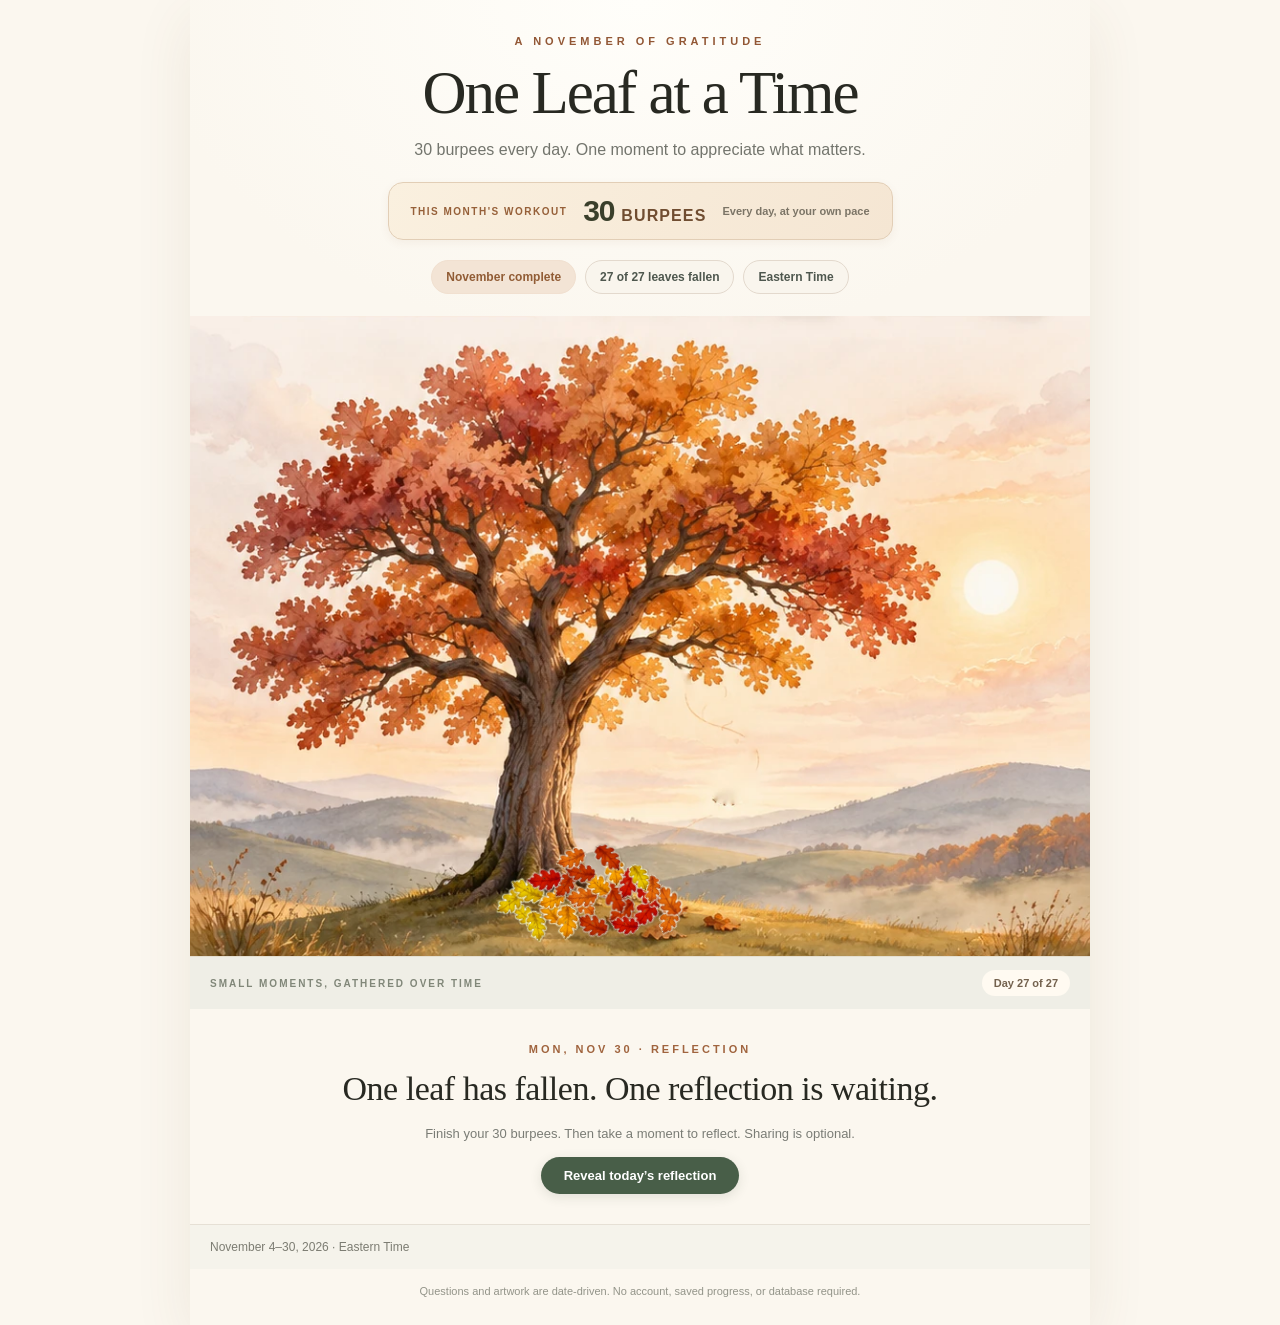
==== gratitude.html @ 777c0c8d "Add AMPED monthly challenges" ====
<!doctype html>
<html lang="en"><head><meta charset="utf-8"><meta name="viewport" content="width=device-width, initial-scale=1, viewport-fit=cover">
<meta name="theme-color" content="#fbf7ef"><title>One Leaf at a Time · November Gratitude Challenge</title>
<style>
:root{--paper:#fbf7ef;--ink:#282922;--secondary:#73756d;--brown:#946040;--deep:#455c48;--stroke:#e8ded2}*{box-sizing:border-box}
html{background:var(--paper)}body{margin:0;color:var(--ink);font-family:-apple-system,BlinkMacSystemFont,"Segoe UI",Arial,sans-serif;-webkit-font-smoothing:antialiased}button,input{font:inherit}button{cursor:pointer}button:focus-visible,input:focus-visible{outline:3px solid #c58b52;outline-offset:3px}
.page{max-width:900px;margin:auto;background:var(--paper);min-height:100dvh;box-shadow:0 18px 56px #6d533017}
header{text-align:center;padding:35px 17px 22px;background:radial-gradient(ellipse at center top,#fffefa 0,var(--paper) 77%)}
.eyebrow{text-transform:uppercase;letter-spacing:4px;color:#925735;font-weight:800;font-size:11px}
h1{font-family:Georgia,"Times New Roman",serif;font-size:clamp(35px,6vw,61px);font-weight:400;letter-spacing:-2px;line-height:1.08;margin:13px 0 11px}
.subhead{font-size:clamp(13px,1.7vw,16px);line-height:1.6;color:var(--secondary);margin:0}
.status{display:flex;flex-wrap:wrap;justify-content:center;gap:9px;margin-top:20px}.pill{border:1px solid #e3d9cd;color:#4e574e;border-radius:100px;background:#f9f5ed;padding:9px 14px;font-size:12px;font-weight:700;white-space:nowrap}.pill.warm{background:#f3e4d5;color:#915c35;border-color:#f1e0d0}
.scene{width:100%;height:clamp(320px,69vw,640px);position:relative;overflow:hidden;background:linear-gradient(130deg,#fae9d6,#efe2c8);isolation:isolate}
.scene img,.scene svg{position:absolute;inset:0;display:block;width:100%;height:100%}.scene img{object-fit:cover;object-position:center}.scene svg{overflow:visible;pointer-events:none;filter:drop-shadow(0 1px 1px #402d1c11)}
.leaf-group{filter:drop-shadow(1px 2px 1px #553b2535)}#pile polygon{stroke-linejoin:round}#flying-leaf{pointer-events:none}
.scene-caption{padding:13px 20px;background:#efeee6;border-top:1px solid #e5dfd1;display:flex;align-items:center;gap:10px;justify-content:space-between}.scene-caption span:first-child{font-weight:700;font-size:10px;color:#818779;letter-spacing:2px;text-transform:uppercase}.scene-caption .aside{border-radius:100px;padding:7px 12px;background:#fffaf1;font-size:11px;font-weight:700;color:#73614d}
.reflection{text-align:center;padding:34px 22px 30px;min-height:208px;display:flex;flex-direction:column;gap:12px;align-items:center;justify-content:center}.reflection-kicker{font-size:11px;letter-spacing:3px;text-transform:uppercase;font-weight:800;color:#a0643e}.reflection h2{font-family:Georgia,"Times New Roman",serif;font-size:clamp(22px,3.9vw,34px);font-weight:400;line-height:1.32;letter-spacing:-.5px;max-width:730px;margin:0}.reflection p{max-width:590px;margin:0;color:#7a7c75;font-size:13px;line-height:1.6}
.reveal{border:0;color:white;background:#485e48;border-radius:100px;padding:11px 23px;font-size:13px;font-weight:750;box-shadow:0 3px 12px #30403120}.reveal:hover{background:#354b37}.reveal[hidden]{display:none}
.toolbar{background:#f5f3eb;padding:15px 20px;display:flex;align-items:center;justify-content:space-between;gap:12px;flex-wrap:wrap;border-top:1px solid #e6e0d5}.toolbar .when{color:#7c7c72;font-size:12px}



footer{font-size:11px;line-height:1.6;color:#939489;text-align:center;padding:14px 22px 24px}
.static-note{padding:11px 16px;text-align:center;color:#8a674c;font-size:12px;background:#fff3dd}html.js-ready .static-note{display:none}
@media(max-width:540px){header{padding:29px 12px 18px}.eyebrow{font-size:10px;letter-spacing:3px}h1{font-size:39px}.pill{font-size:10px;padding:7px 10px}.status{gap:6px;margin-top:16px}.scene{height:340px}.scene-caption{padding:10px 12px}.scene-caption span:first-child{font-size:9px;letter-spacing:1.25px}.scene-caption .aside{font-size:10px}.reflection{padding:29px 20px;min-height:195px}.reflection h2{font-size:25px}.toolbar{padding:12px}}


.workout-focus{display:flex;align-items:center;justify-content:center;flex-wrap:wrap;gap:9px 16px;margin:20px auto 2px;padding:13px 15px;max-width:505px;border:1px solid #e2ceb6;border-radius:15px;background:linear-gradient(120deg,#faf0df,#f5e6d3);box-shadow:0 3px 10px #7f523210}
.workout-label{font-size:10px;font-weight:800;letter-spacing:1.5px;color:#966039}
.workout-number{font-size:30px;font-weight:900;letter-spacing:-1.2px;line-height:1;color:#3a3f2b;white-space:nowrap}
.workout-number span{font-size:16px;letter-spacing:1.1px;color:#704d31}
.workout-desc{font-size:11px;font-weight:650;color:#7b7466}
@media(max-width:540px){.workout-focus{gap:7px 12px;padding:11px 10px;margin-top:16px}.workout-number{font-size:26px}.workout-number span{font-size:14px}}
</style></head>
<body><main class="page">
<header><div class="eyebrow">A November of Gratitude</div><h1>One Leaf at a Time</h1><p class="subhead">30 burpees every day. One moment to appreciate what matters.</p>
<div class="workout-focus" aria-label="This month's workout: 30 burpees every day"><span class="workout-label">THIS MONTH'S WORKOUT</span><div class="workout-number">30 <span>BURPEES</span></div><span class="workout-desc">Every day, at your own pace</span></div>
<div class="status"><span class="pill warm" id="day-status">Begins Wednesday, Nov 4</span><span class="pill" id="leaf-status">0 of 27 leaves fallen</span><span class="pill" id="zone-status">Eastern Time</span></div></header>
<section class="scene" aria-label="Full autumn tree; one leaf falls each day and joins a growing pile">
 <img id="tree" src="[data-uri]" alt="Watercolor autumn oak tree in a glowing landscape" draggable="false">
 <svg id="overlay" viewBox="0 0 941 675" preserveAspectRatio="xMidYMid slice" aria-hidden="true"><ellipse id="pile-shadow" cx="416" cy="638" rx="0" ry="0" fill="#4c3a20" opacity=".22"/><g id="pile"></g><g id="flying-leaf"></g></svg>
</section>
<div class="scene-caption"><span>Small moments, gathered over time</span><span class="aside" id="scene-caption">One leaf falls each day</span></div>
<section class="reflection" aria-live="polite"><div class="reflection-kicker" id="question-label">November gratitude</div><h2 id="question">A new reflection begins Wednesday, November 4.</h2><p id="question-sub">Take a moment for yourself. Sharing is always optional.</p><button id="reveal" class="reveal" type="button" hidden>Reveal today’s reflection</button></section>
<div class="toolbar"><span class="when">November 4–30, 2026 · Eastern Time</span></div>
<div class="static-note">Open this page in Safari or Chrome to view the daily falling leaf and reflection.</div>
<footer>Questions and artwork are date-driven. No account, saved progress, or database required.</footer>
</main>
<script>
(function(){'use strict';
 const N=27, START=Date.UTC(2026,10,4),DAY_MS=86400000,NS='http://www.w3.org/2000/svg';
 const LEAF_ASSETS=['[data-uri]','[data-uri]','[data-uri]','[data-uri]','[data-uri]'];
 const QUESTIONS=[
 'What is one small thing you tend to take for granted?',
 'Who helped shape the person you are today?',
 'What is one thing your body lets you do that you appreciate?',
 'What difficult experience taught you something valuable?',
 'Who deserves a thank-you you have not given yet?',
 'What do you have today that you once wished for?',
 'One year of burpees: what has showing up consistently taught you about yourself?',
 'Who can make you laugh on a difficult day?',
 'What ordinary moment would you miss if it disappeared?',
 'When did someone show up for you when you needed it?',
 'What memory still makes you smile?',
 'What act of kindness have you received recently?',
 'What have you learned from someone who saw things differently?',
 'Who believed in you before you believed in yourself?',
 'What part of your daily life do you hope never to take for granted?',
 'What challenge are you now glad you faced?',
 'Who makes an ordinary day better?',
 'What skill or ability are you grateful you developed?',
 'What have you come to appreciate more with age?',
 'What meaningful gift have you received that cost nothing?',
 'What lesson did you learn from a mistake?',
 'When have you felt truly supported by someone?',
 'This Thanksgiving, who or what are you especially thankful for, and why?',
 'What place brings you a sense of peace?',
 'What opportunity changed your life in a positive way?',
 'What could you do today to brighten someone else’s day?',
 'What will you carry forward from this month of gratitude?'
 ];
 const SPOTS=[[100,245],[305,70],[620,188],[500,110],[200,180],[720,225],[330,285],[565,333],[170,318],[445,205],[290,170],[600,80],[750,295],[230,355],[410,105],[550,245],[315,350],[140,138],[660,320],[390,265],[492,320],[225,80],[610,265],[350,195],[120,365],[515,60],[370,360]];
 const LANDINGS=[[410,620],[451,623],[380,624],[476,623],[352,628],[499,632],[423,638],[392,635],[456,638],[360,640],[411,608],[441,611],[379,611],[478,610],[335,613],[503,614],[391,596],[428,596],[457,594],[355,602],[481,601],[410,583],[441,581],[372,590],[468,590],[399,568],[435,570]];
 const COLORS=['#c37332','#bd5831','#e3a344','#b25036','#e0a147','#a95735','#bf6634','#d48636','#b35331','#cf7c36','#b04d31','#d59a47','#c05c32','#d99b3f','#bd6234','#d78d3a','#ac5732','#df9c45','#b35437','#ca7531','#c58a40','#ba6038','#e1a74d','#ac4f32','#d08b3e','#b25931','#d99c45'];
 const LEAF='M0 -28 C-4 -23 -9 -23 -7 -16 C-15 -21 -20 -15 -17 -8 C-25 -8 -25 -1 -18 4 C-24 12 -17 16 -10 12 C-13 22 -5 23 0 18 C5 23 13 22 10 12 C17 16 24 12 18 4 C25 -1 25 -8 17 -8 C20 -15 15 -21 7 -16 C9 -23 4 -23 0 -28Z';
 const el=id=>document.getElementById(id);const svg=(tag,attrs,parent)=>{const x=document.createElementNS(NS,tag);for(const [k,v] of Object.entries(attrs||{}))x.setAttribute(k,String(v));if(parent)parent.appendChild(x);return x;};
 let active=0,frame=null,hasLanded=true,lastDate='';
 const prefersReduced=window.matchMedia && window.matchMedia('(prefers-reduced-motion:reduce)').matches;
 function dayCount(iso){const a=iso.split('-').map(Number);return Math.floor((Date.UTC(a[0],a[1]-1,a[2])-START)/DAY_MS)+1;}
 function eastDate(){const parts=new Intl.DateTimeFormat('en-US',{timeZone:'America/New_York',year:'numeric',month:'2-digit',day:'2-digit'}).formatToParts(new Date());const o={};parts.forEach(p=>o[p.type]=p.value);return `${o.year}-${o.month}-${o.day}`;}
 function liveDay(){return Math.min(N,Math.max(0,dayCount(eastDate())));}
 function dateText(n){if(!n)return 'Before Nov 4';return new Intl.DateTimeFormat('en-US',{timeZone:'UTC',month:'short',day:'numeric',weekday:'short'}).format(new Date(START+(n-1)*DAY_MS));}
 function leafNode(parent,x,y,scale,color,angle,hot=false){const g=svg('g',{transform:`translate(${x} ${y}) rotate(${angle}) scale(${scale})`,class:'leaf-group'},parent);
 const index=Math.max(0,COLORS.indexOf(color))%LEAF_ASSETS.length;
 if(hot){svg('ellipse',{cx:0,cy:0,rx:27,ry:21,fill:'#f4d985',opacity:'.16'},g);}
 svg('image',{href:LEAF_ASSETS[index],x:-32,y:-26,width:64,height:52,preserveAspectRatio:'xMidYMid meet'},g);
 return g;}
 function pile(n){const g=el('pile');g.replaceChildren();el('pile-shadow').setAttribute('rx',n?49+Math.min(95,n*4.7):0);el('pile-shadow').setAttribute('ry',n?5+Math.min(12,n*.45):0);
 for(let i=0;i<n;i++){const [x,y]=LANDINGS[i],s=.64+(i%4)*.045,rot=((i*97)%210)-105;leafNode(g,x,y,s,COLORS[i],rot,false);}
 }
 function cancel(){if(frame!==null){cancelAnimationFrame(frame);frame=null;}}
 function content(day){
 el('day-status').textContent=day===0?'Begins Wednesday, Nov 4':dayCount(eastDate())>N?'November complete':`Day ${day} of 27`;
 el('leaf-status').textContent=`${day} of 27 leaves fallen`;
 el('zone-status').textContent='Eastern Time';

 el('question-label').textContent=day===0?'November gratitude':day===7?'November 10 · one year':day===23?'Thanksgiving · November 26':`${dateText(day)} · reflection`;
 el('question').textContent=day===0?'A new reflection begins Wednesday, November 4.':'One leaf has fallen. One reflection is waiting.';
 el('question-sub').textContent=day===0?'Take a moment for yourself. Sharing is always optional.':'Finish your 30 burpees. Then take a moment to reflect. Sharing is optional.';
 el('reveal').hidden=day===0;el('reveal').textContent='Reveal today’s reflection';
 el('scene-caption').textContent=day===0?'The tree is ready':`Day ${day} of 27`;
 }
 function render(day,animate=false){cancel();active=day;hasLanded=!animate||day===0;content(day);
 el('flying-leaf').replaceChildren();
 if(!animate||!day){pile(day);return;}
 pile(day-1);el('reveal').hidden=true;el('question-label').textContent='Watch today’s leaf';el('question').textContent='One leaf, one day, one moment to reflect.';el('question-sub').textContent='Watch it drift and settle into the growing pile.';
 el('leaf-status').textContent=`${day-1} of 27 leaves fallen`;
 const [sx,sy]=SPOTS[day-1],[ex,ey]=LANDINGS[day-1],fly=svg('g',{},el('flying-leaf'));const shape=leafNode(fly,0,0,1.00,COLORS[day-1],0);const p=day%2===0?1:-1;
 const motionDur=prefersReduced?70:7200;
 let started=null;
 function tick(ms){if(started===null)started=ms;const t=Math.min(1,(ms-started)/motionDur);
 const ease=t*t*(3-2*t),stall=(t<.16?Math.sin((t/.16)*Math.PI)*.035:0);
 const progress=Math.max(0,Math.min(1,ease-stall));
 const cross=Math.sin(Math.PI*t)*(44*Math.sin(t*Math.PI*3.4+p*.7)+25*Math.sin(t*Math.PI*5.5+day));
 const x=sx+(ex-sx)*progress+cross, y=sy+(ey-sy)*progress+10*Math.sin(t*Math.PI*2.4)*Math.sin(Math.PI*t);
 const rot=26*Math.sin(t*Math.PI*5+p*.8)+9*Math.sin(t*Math.PI*8)+((day*31)%72-36)*ease;
 const flat=1-.58*Math.abs(Math.sin(t*Math.PI*3))*Math.sin(Math.PI*t);
 const scale=1.04-.22*ease;
 fly.setAttribute('transform',`translate(${x.toFixed(1)} ${y.toFixed(1)}) rotate(${rot.toFixed(1)}) scale(${scale.toFixed(3)})`);
 shape.setAttribute('transform',`scale(${flat.toFixed(3)} 1)`);
 if(t<1){frame=requestAnimationFrame(tick);return;}
 frame=null;hasLanded=true;el('flying-leaf').replaceChildren();pile(day);
 el('leaf-status').textContent=`${day} of 27 leaves fallen`;
 el('question-label').textContent=day===7?'November 10 · one year':day===23?'Thanksgiving · November 26':`${dateText(day)} · reflection`;
 el('question').textContent='Today’s leaf has landed. What will you reflect on?';el('question-sub').textContent='Tap the button to discover today’s question.';el('reveal').hidden=false;
 }
 frame=requestAnimationFrame(tick);
 }
 function reveal(){if(active<1||!hasLanded)return;el('question-label').textContent=active===7?'November 10 · one-year anniversary':active===23?'Thanksgiving · November 26':`${dateText(active)} · reflection`;
 el('question').textContent=QUESTIONS[active-1];el('question-sub').textContent='You can keep your answer private or share it with the group.';el('reveal').hidden=true;pile(active);}
 el('reveal').addEventListener('click',reveal);
 // Clicking the leaf pile is an alternative to the reveal button after the fall.
 el('overlay').style.pointerEvents='auto';el('overlay').addEventListener('click',e=>{if(active>0&&hasLanded){const r=el('overlay').getBoundingClientRect();const sx=941/r.width,sy=675/r.height;const px=(e.clientX-r.left)*sx,py=(e.clientY-r.top)*sy;if(px>300&&px<570&&py>540&&py<675)reveal();}});
 document.documentElement.classList.add('js-ready');lastDate=eastDate();render(liveDay(),liveDay()>0&&dayCount(eastDate())<=N);
 function checkDate(){const d=eastDate();if(lastDate!==d){lastDate=d;render(liveDay(),liveDay()>0&&dayCount(d)<=N);}}
 document.addEventListener('visibilitychange',()=>{if(!document.hidden)checkDate();});setInterval(checkDate,60000);
})();
</script>
<style>
/* Applied only when One Leaf at a Time runs inside Name WOD. */
html.in-name-wod .page { max-width: 100%; min-height: 0; box-shadow: none; }
html.in-name-wod header { padding-top: 24px; }
html.in-name-wod footer { padding-bottom: 22px; }
html.in-name-wod .scene { height: clamp(310px, 66vw, 570px); }
@media (max-width: 540px) { html.in-name-wod .scene { height: 340px; } }
</style>
<script>
(function(){
  if (window.parent === window) return;
  document.documentElement.classList.add('in-name-wod');
  let previousHeight = -1;
  function reportHeight() {
    var height = Math.ceil(document.querySelector('.page').getBoundingClientRect().height);
    if (height === previousHeight) return;
    previousHeight = height;
    window.parent.postMessage({ type: 'name-wod-gratitude-height', height: height }, '*');
  }
  window.addEventListener('load', reportHeight);
  if ('ResizeObserver' in window) new ResizeObserver(reportHeight).observe(document.querySelector('.page'));
  document.addEventListener('click', function(){ requestAnimationFrame(reportHeight); });
  setInterval(reportHeight, 1500);
  reportHeight();
})();
</script>
</body></html>
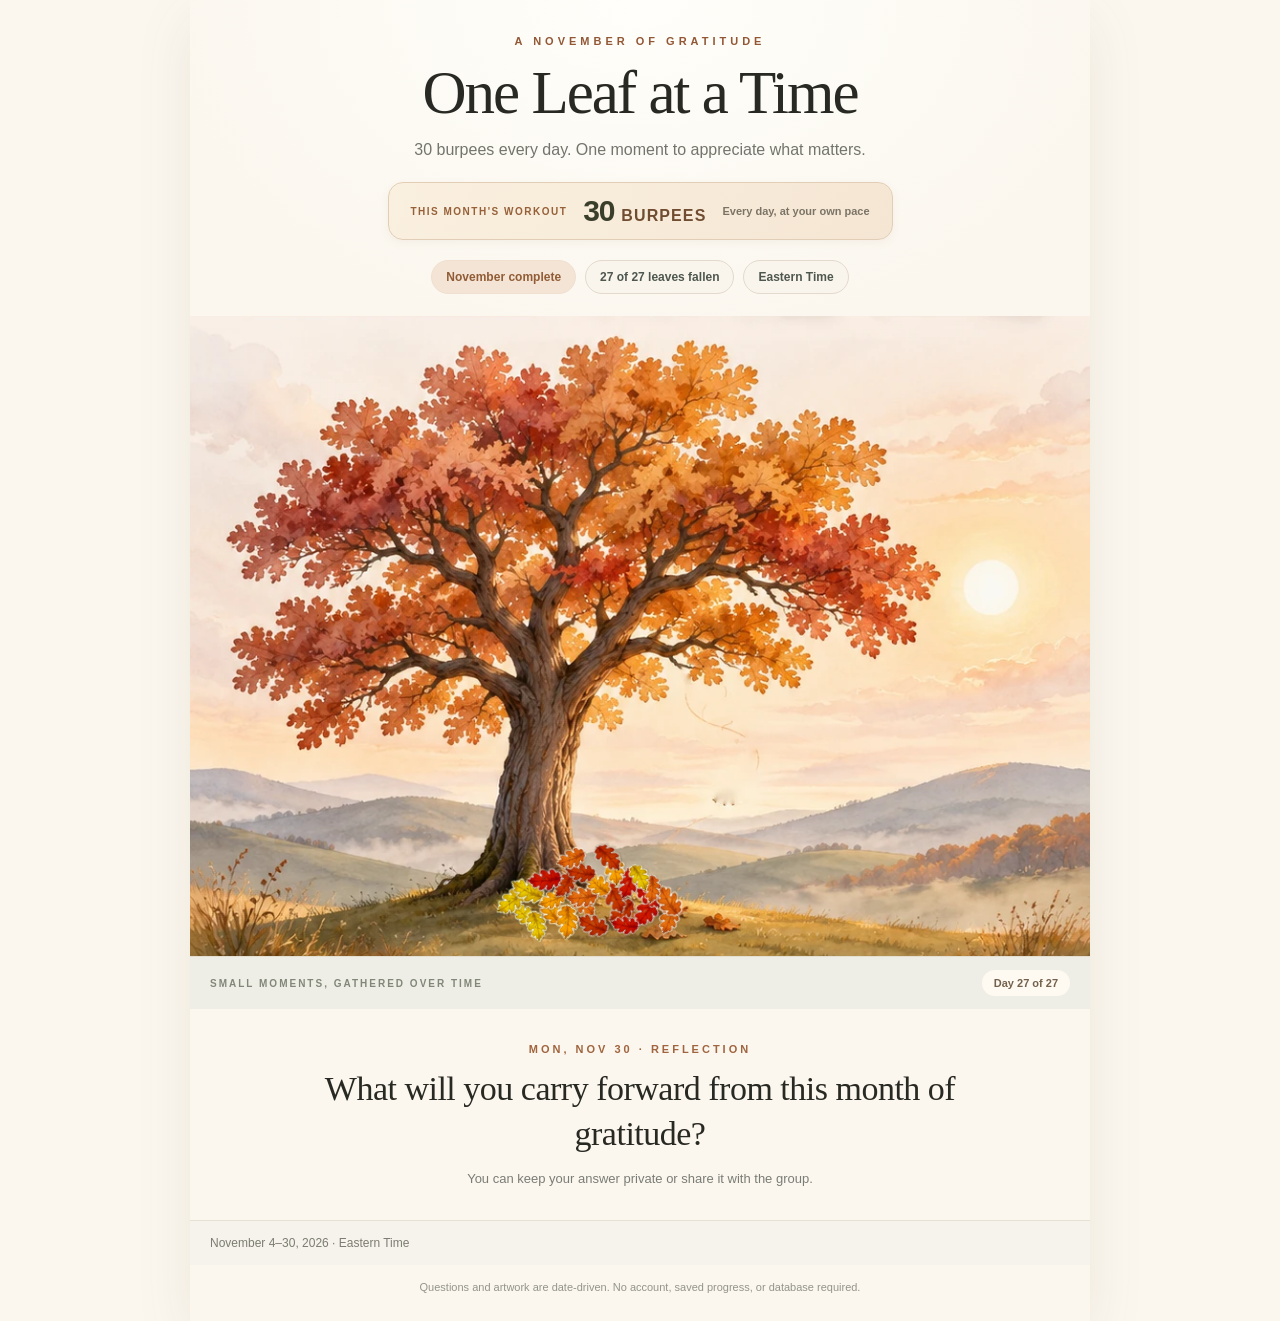
==== commit 49433ddb: "Add November AMPED challenge and automatic updates" ====
--- a/gratitude.html
+++ b/gratitude.html
@@ -41,7 +41,7 @@
  <svg id="overlay" viewBox="0 0 941 675" preserveAspectRatio="xMidYMid slice" aria-hidden="true"><ellipse id="pile-shadow" cx="416" cy="638" rx="0" ry="0" fill="#4c3a20" opacity=".22"/><g id="pile"></g><g id="flying-leaf"></g></svg>
 </section>
 <div class="scene-caption"><span>Small moments, gathered over time</span><span class="aside" id="scene-caption">One leaf falls each day</span></div>
-<section class="reflection" aria-live="polite"><div class="reflection-kicker" id="question-label">November gratitude</div><h2 id="question">A new reflection begins Wednesday, November 4.</h2><p id="question-sub">Take a moment for yourself. Sharing is always optional.</p><button id="reveal" class="reveal" type="button" hidden>Reveal today’s reflection</button></section>
+<section class="reflection" aria-live="polite"><div class="reflection-kicker" id="question-label">November gratitude</div><h2 id="question">A new reflection begins Wednesday, November 4.</h2><p id="question-sub">Take a moment for yourself. Sharing is always optional.</p><button id="early-trigger" class="reveal" type="button" hidden>Drop today’s leaf</button></section>
 <div class="toolbar"><span class="when">November 4–30, 2026 · Eastern Time</span></div>
 <div class="static-note">Open this page in Safari or Chrome to view the daily falling leaf and reflection.</div>
 <footer>Questions and artwork are date-driven. No account, saved progress, or database required.</footer>
@@ -49,6 +49,8 @@
 <script>
 (function(){'use strict';
  const N=27, START=Date.UTC(2026,10,4),DAY_MS=86400000,NS='http://www.w3.org/2000/svg';
+ const EARLY_DATE='2026-11-03';
+ const EARLY_QUESTION='Who or what made your day a little better?';
  const LEAF_ASSETS=['[data-uri]','[data-uri]','[data-uri]','[data-uri]','[data-uri]'];
  const QUESTIONS=[
  'What is one small thing you tend to take for granted?',
@@ -88,7 +90,7 @@
  const prefersReduced=window.matchMedia && window.matchMedia('(prefers-reduced-motion:reduce)').matches;
  function dayCount(iso){const a=iso.split('-').map(Number);return Math.floor((Date.UTC(a[0],a[1]-1,a[2])-START)/DAY_MS)+1;}
  function eastDate(){const parts=new Intl.DateTimeFormat('en-US',{timeZone:'America/New_York',year:'numeric',month:'2-digit',day:'2-digit'}).formatToParts(new Date());const o={};parts.forEach(p=>o[p.type]=p.value);return `${o.year}-${o.month}-${o.day}`;}
- function liveDay(){return Math.min(N,Math.max(0,dayCount(eastDate())));}
+ function liveDay(){return eastDate()===EARLY_DATE?-1:Math.min(N,Math.max(0,dayCount(eastDate())));}
  function dateText(n){if(!n)return 'Before Nov 4';return new Intl.DateTimeFormat('en-US',{timeZone:'UTC',month:'short',day:'numeric',weekday:'short'}).format(new Date(START+(n-1)*DAY_MS));}
  function leafNode(parent,x,y,scale,color,angle,hot=false){const g=svg('g',{transform:`translate(${x} ${y}) rotate(${angle}) scale(${scale})`,class:'leaf-group'},parent);
  const index=Math.max(0,COLORS.indexOf(color))%LEAF_ASSETS.length;
@@ -100,47 +102,70 @@
  }
  function cancel(){if(frame!==null){cancelAnimationFrame(frame);frame=null;}}
  function content(day){
- el('day-status').textContent=day===0?'Begins Wednesday, Nov 4':dayCount(eastDate())>N?'November complete':`Day ${day} of 27`;
- el('leaf-status').textContent=`${day} of 27 leaves fallen`;
- el('zone-status').textContent='Eastern Time';
-
- el('question-label').textContent=day===0?'November gratitude':day===7?'November 10 · one year':day===23?'Thanksgiving · November 26':`${dateText(day)} · reflection`;
- el('question').textContent=day===0?'A new reflection begins Wednesday, November 4.':'One leaf has fallen. One reflection is waiting.';
- el('question-sub').textContent=day===0?'Take a moment for yourself. Sharing is always optional.':'Finish your 30 burpees. Then take a moment to reflect. Sharing is optional.';
- el('reveal').hidden=day===0;el('reveal').textContent='Reveal today’s reflection';
- el('scene-caption').textContent=day===0?'The tree is ready':`Day ${day} of 27`;
- }
- function render(day,animate=false){cancel();active=day;hasLanded=!animate||day===0;content(day);
- el('flying-leaf').replaceChildren();
- if(!animate||!day){pile(day);return;}
- pile(day-1);el('reveal').hidden=true;el('question-label').textContent='Watch today’s leaf';el('question').textContent='One leaf, one day, one moment to reflect.';el('question-sub').textContent='Watch it drift and settle into the growing pile.';
- el('leaf-status').textContent=`${day-1} of 27 leaves fallen`;
- const [sx,sy]=SPOTS[day-1],[ex,ey]=LANDINGS[day-1],fly=svg('g',{},el('flying-leaf'));const shape=leafNode(fly,0,0,1.00,COLORS[day-1],0);const p=day%2===0?1:-1;
- const motionDur=prefersReduced?70:7200;
- let started=null;
- function tick(ms){if(started===null)started=ms;const t=Math.min(1,(ms-started)/motionDur);
- const ease=t*t*(3-2*t),stall=(t<.16?Math.sin((t/.16)*Math.PI)*.035:0);
- const progress=Math.max(0,Math.min(1,ease-stall));
- const cross=Math.sin(Math.PI*t)*(44*Math.sin(t*Math.PI*3.4+p*.7)+25*Math.sin(t*Math.PI*5.5+day));
- const x=sx+(ex-sx)*progress+cross, y=sy+(ey-sy)*progress+10*Math.sin(t*Math.PI*2.4)*Math.sin(Math.PI*t);
- const rot=26*Math.sin(t*Math.PI*5+p*.8)+9*Math.sin(t*Math.PI*8)+((day*31)%72-36)*ease;
- const flat=1-.58*Math.abs(Math.sin(t*Math.PI*3))*Math.sin(Math.PI*t);
- const scale=1.04-.22*ease;
- fly.setAttribute('transform',`translate(${x.toFixed(1)} ${y.toFixed(1)}) rotate(${rot.toFixed(1)}) scale(${scale.toFixed(3)})`);
- shape.setAttribute('transform',`scale(${flat.toFixed(3)} 1)`);
- if(t<1){frame=requestAnimationFrame(tick);return;}
- frame=null;hasLanded=true;el('flying-leaf').replaceChildren();pile(day);
- el('leaf-status').textContent=`${day} of 27 leaves fallen`;
- el('question-label').textContent=day===7?'November 10 · one year':day===23?'Thanksgiving · November 26':`${dateText(day)} · reflection`;
- el('question').textContent='Today’s leaf has landed. What will you reflect on?';el('question-sub').textContent='Tap the button to discover today’s question.';el('reveal').hidden=false;
- }
- frame=requestAnimationFrame(tick);
- }
- function reveal(){if(active<1||!hasLanded)return;el('question-label').textContent=active===7?'November 10 · one-year anniversary':active===23?'Thanksgiving · November 26':`${dateText(active)} · reflection`;
- el('question').textContent=QUESTIONS[active-1];el('question-sub').textContent='You can keep your answer private or share it with the group.';el('reveal').hidden=true;pile(active);}
- el('reveal').addEventListener('click',reveal);
- // Clicking the leaf pile is an alternative to the reveal button after the fall.
- el('overlay').style.pointerEvents='auto';el('overlay').addEventListener('click',e=>{if(active>0&&hasLanded){const r=el('overlay').getBoundingClientRect();const sx=941/r.width,sy=675/r.height;const px=(e.clientX-r.left)*sx,py=(e.clientY-r.top)*sy;if(px>300&&px<570&&py>540&&py<675)reveal();}});
+  const bonus=day===-1;
+  if(bonus){
+    el('day-status').textContent='Optional preview · Nov 3';
+    el('leaf-status').textContent='Bonus leaf · not counted';
+    el('zone-status').textContent='Eastern Time';
+    el('question-label').textContent='Today’s optional workout';
+    el('question').textContent='Want to try November’s daily leaf?';
+    el('question-sub').textContent='Try 30 burpees if you like, then tap below to watch your leaf fall. The official challenge begins November 4.';
+    el('early-trigger').hidden=false;
+    el('scene-caption').textContent='Early access · Nov 3';
+    return;
+  }
+  el('early-trigger').hidden=true;
+  el('day-status').textContent=day===0?'Begins Wednesday, Nov 4':dayCount(eastDate())>N?'November complete':`Day ${day} of 27`;
+  el('leaf-status').textContent=`${day} of 27 leaves fallen`;
+  el('zone-status').textContent='Eastern Time';
+  el('question-label').textContent=day===0?'November gratitude':day===7?'November 10 · one year':day===23?'Thanksgiving · November 26':`${dateText(day)} · reflection`;
+  el('question').textContent=day===0?'A new reflection begins Wednesday, November 4.':'One leaf has fallen. One reflection is waiting.';
+  el('question-sub').textContent=day===0?'Take a moment for yourself. Sharing is always optional.':'Finish your 30 burpees. Then take a moment to reflect. Sharing is optional.';
+  el('scene-caption').textContent=day===0?'The tree is ready':`Day ${day} of 27`;
+ }
+ function render(day,animate=false){
+  cancel();active=day;hasLanded=!animate&&day>0;content(day);
+  el('flying-leaf').replaceChildren();
+  if(!animate || day===0){pile(Math.max(0,day));if(day>0)reveal();return;}
+  const bonus=day===-1;
+  const leafIndex=bonus?0:day-1;
+  pile(bonus?0:day-1);
+  el('early-trigger').hidden=true;
+  el('question-label').textContent=bonus?'Your bonus leaf is falling':'Watch today’s leaf';
+  el('question').textContent='One leaf, one day, one moment to reflect.';
+  el('question-sub').textContent='Watch it drift and settle into the growing pile.';
+  el('leaf-status').textContent=bonus?'Bonus leaf falling':`${day-1} of 27 leaves fallen`;
+  const [sx,sy]=SPOTS[leafIndex],[ex,ey]=LANDINGS[leafIndex],fly=svg('g',{},el('flying-leaf'));
+  const shape=leafNode(fly,0,0,1.00,COLORS[leafIndex],0);const p=leafIndex%2===0?1:-1;
+  const motionDur=prefersReduced?70:7200;
+  let started=null;
+  function tick(ms){if(started===null)started=ms;const t=Math.min(1,(ms-started)/motionDur);
+   const ease=t*t*(3-2*t),stall=(t<.16?Math.sin((t/.16)*Math.PI)*.035:0);
+   const progress=Math.max(0,Math.min(1,ease-stall));
+   const cross=Math.sin(Math.PI*t)*(44*Math.sin(t*Math.PI*3.4+p*.7)+25*Math.sin(t*Math.PI*5.5+leafIndex));
+   const x=sx+(ex-sx)*progress+cross, y=sy+(ey-sy)*progress+10*Math.sin(t*Math.PI*2.4)*Math.sin(Math.PI*t);
+   const rot=26*Math.sin(t*Math.PI*5+p*.8)+9*Math.sin(t*Math.PI*8)+((leafIndex*31)%72-36)*ease;
+   const flat=1-.58*Math.abs(Math.sin(t*Math.PI*3))*Math.sin(Math.PI*t);
+   const scale=1.04-.22*ease;
+   fly.setAttribute('transform',`translate(${x.toFixed(1)} ${y.toFixed(1)}) rotate(${rot.toFixed(1)}) scale(${scale.toFixed(3)})`);
+   shape.setAttribute('transform',`scale(${flat.toFixed(3)} 1)`);
+   if(t<1){frame=requestAnimationFrame(tick);return;}
+   frame=null;hasLanded=true;el('flying-leaf').replaceChildren();pile(bonus?1:day);
+   el('leaf-status').textContent=bonus?'Bonus leaf · official count starts Nov 4':`${day} of 27 leaves fallen`;
+   el('question-label').textContent=bonus?'November 3 · Optional preview':day===7?'November 10 · one year':day===23?'Thanksgiving · November 26':`${dateText(day)} · reflection`;
+   reveal();
+  }
+  frame=requestAnimationFrame(tick);
+ }
+ function reveal(){
+  if((active<1&&active!==-1)||!hasLanded)return;
+  const bonus=active===-1;
+  el('question-label').textContent=bonus?'November 3 · Optional preview':active===7?'November 10 · one-year anniversary':active===23?'Thanksgiving · November 26':`${dateText(active)} · reflection`;
+  el('question').textContent=bonus?EARLY_QUESTION:QUESTIONS[active-1];
+  el('question-sub').textContent='You can keep your answer private or share it with the group.';
+  pile(bonus?1:active);
+ }
+ el('early-trigger').addEventListener('click',()=>{if(eastDate()===EARLY_DATE)render(-1,true);});
  document.documentElement.classList.add('js-ready');lastDate=eastDate();render(liveDay(),liveDay()>0&&dayCount(eastDate())<=N);
  function checkDate(){const d=eastDate();if(lastDate!==d){lastDate=d;render(liveDay(),liveDay()>0&&dayCount(d)<=N);}}
  document.addEventListener('visibilitychange',()=>{if(!document.hidden)checkDate();});setInterval(checkDate,60000);
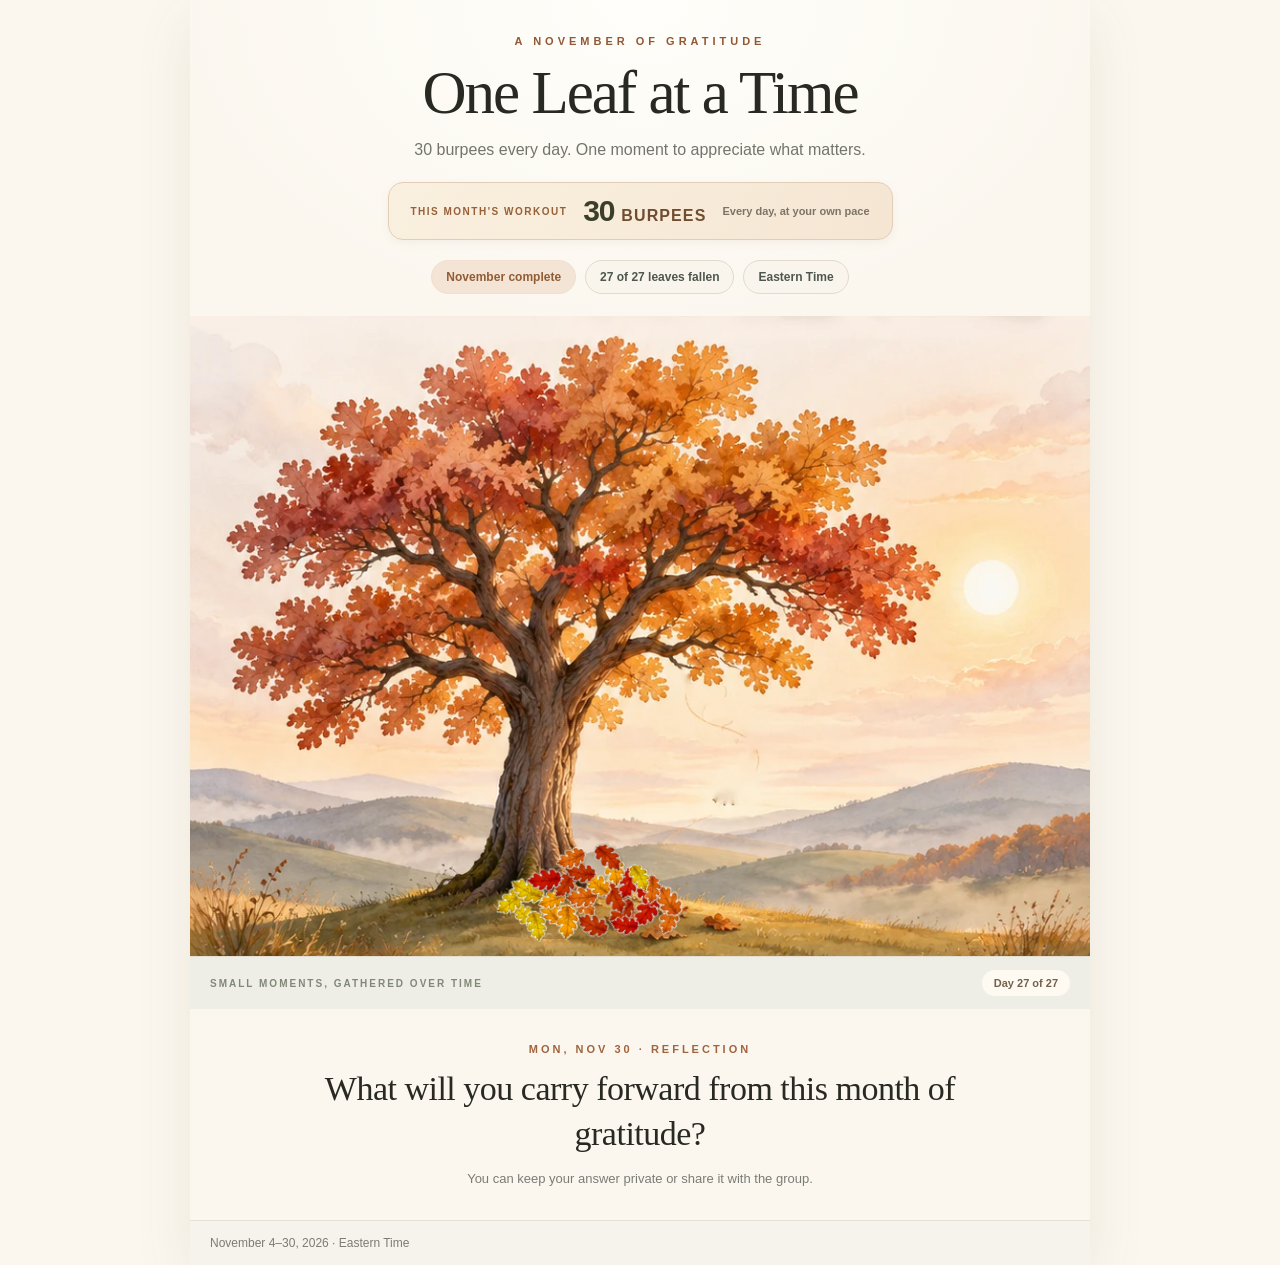
==== commit d6fc08dc: "Remove unnecessary gratitude footer" ====
--- a/gratitude.html
+++ b/gratitude.html
@@ -44,7 +44,6 @@
 <section class="reflection" aria-live="polite"><div class="reflection-kicker" id="question-label">November gratitude</div><h2 id="question">A new reflection begins Wednesday, November 4.</h2><p id="question-sub">Take a moment for yourself. Sharing is always optional.</p><button id="early-trigger" class="reveal" type="button" hidden>Drop today’s leaf</button></section>
 <div class="toolbar"><span class="when">November 4–30, 2026 · Eastern Time</span></div>
 <div class="static-note">Open this page in Safari or Chrome to view the daily falling leaf and reflection.</div>
-<footer>Questions and artwork are date-driven. No account, saved progress, or database required.</footer>
 </main>
 <script>
 (function(){'use strict';
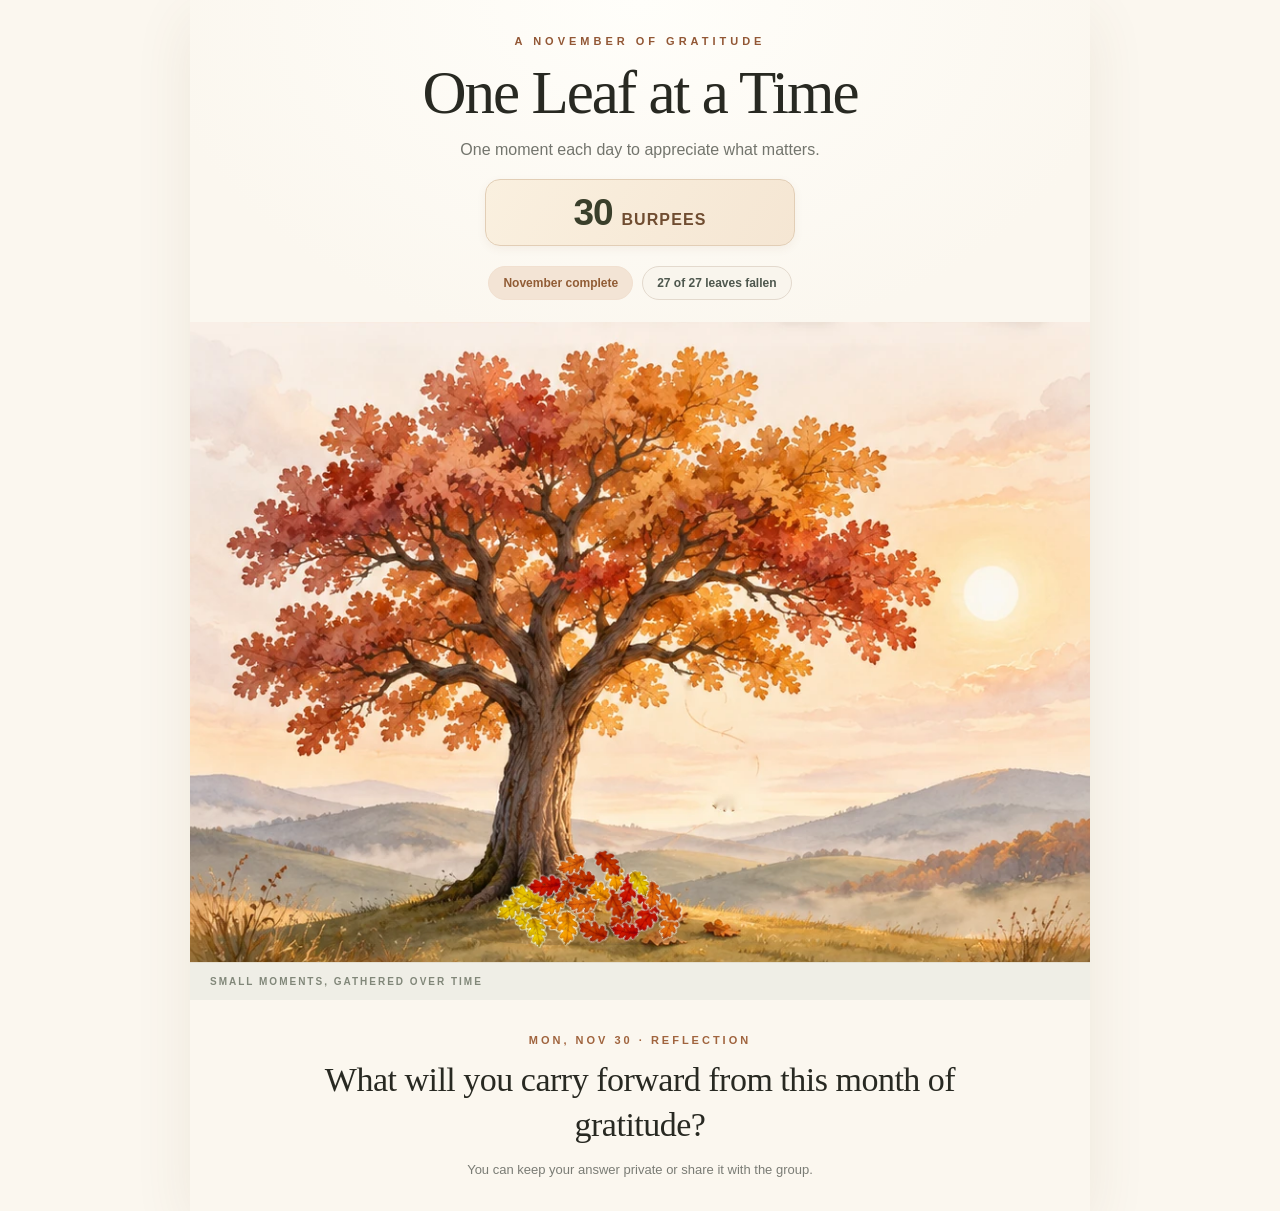
==== commit 5a9aca8d: "Simplify November challenge and remove footer" ====
--- a/gratitude.html
+++ b/gratitude.html
@@ -20,7 +20,6 @@
 
 
 
-footer{font-size:11px;line-height:1.6;color:#939489;text-align:center;padding:14px 22px 24px}
 .static-note{padding:11px 16px;text-align:center;color:#8a674c;font-size:12px;background:#fff3dd}html.js-ready .static-note{display:none}
 @media(max-width:540px){header{padding:29px 12px 18px}.eyebrow{font-size:10px;letter-spacing:3px}h1{font-size:39px}.pill{font-size:10px;padding:7px 10px}.status{gap:6px;margin-top:16px}.scene{height:340px}.scene-caption{padding:10px 12px}.scene-caption span:first-child{font-size:9px;letter-spacing:1.25px}.scene-caption .aside{font-size:10px}.reflection{padding:29px 20px;min-height:195px}.reflection h2{font-size:25px}.toolbar{padding:12px}}
 
@@ -31,10 +30,16 @@
 .workout-number span{font-size:16px;letter-spacing:1.1px;color:#704d31}
 .workout-desc{font-size:11px;font-weight:650;color:#7b7466}
 @media(max-width:540px){.workout-focus{gap:7px 12px;padding:11px 10px;margin-top:16px}.workout-number{font-size:26px}.workout-number span{font-size:14px}}
+
+/* Public layout cleanup: retain date-driven elements needed by the animation. */
+.status #zone-status, .scene-caption .aside {display:none!important}
+.workout-focus{padding:14px 20px;gap:0;max-width:310px;margin-top:17px}
+.workout-number{font-size:clamp(28px,5vw,37px)}
+@media(max-width:540px){.workout-focus{padding:13px 16px}}
 </style></head>
 <body><main class="page">
-<header><div class="eyebrow">A November of Gratitude</div><h1>One Leaf at a Time</h1><p class="subhead">30 burpees every day. One moment to appreciate what matters.</p>
-<div class="workout-focus" aria-label="This month's workout: 30 burpees every day"><span class="workout-label">THIS MONTH'S WORKOUT</span><div class="workout-number">30 <span>BURPEES</span></div><span class="workout-desc">Every day, at your own pace</span></div>
+<header><div class="eyebrow">A November of Gratitude</div><h1>One Leaf at a Time</h1><p class="subhead">One moment each day to appreciate what matters.</p>
+<div class="workout-focus" aria-label="Daily workout: 30 burpees"><div class="workout-number">30 <span>BURPEES</span></div></div>
 <div class="status"><span class="pill warm" id="day-status">Begins Wednesday, Nov 4</span><span class="pill" id="leaf-status">0 of 27 leaves fallen</span><span class="pill" id="zone-status">Eastern Time</span></div></header>
 <section class="scene" aria-label="Full autumn tree; one leaf falls each day and joins a growing pile">
  <img id="tree" src="[data-uri]" alt="Watercolor autumn oak tree in a glowing landscape" draggable="false">
@@ -42,7 +47,7 @@
 </section>
 <div class="scene-caption"><span>Small moments, gathered over time</span><span class="aside" id="scene-caption">One leaf falls each day</span></div>
 <section class="reflection" aria-live="polite"><div class="reflection-kicker" id="question-label">November gratitude</div><h2 id="question">A new reflection begins Wednesday, November 4.</h2><p id="question-sub">Take a moment for yourself. Sharing is always optional.</p><button id="early-trigger" class="reveal" type="button" hidden>Drop today’s leaf</button></section>
-<div class="toolbar"><span class="when">November 4–30, 2026 · Eastern Time</span></div>
+
 <div class="static-note">Open this page in Safari or Chrome to view the daily falling leaf and reflection.</div>
 </main>
 <script>
@@ -174,7 +179,6 @@
 /* Applied only when One Leaf at a Time runs inside Name WOD. */
 html.in-name-wod .page { max-width: 100%; min-height: 0; box-shadow: none; }
 html.in-name-wod header { padding-top: 24px; }
-html.in-name-wod footer { padding-bottom: 22px; }
 html.in-name-wod .scene { height: clamp(310px, 66vw, 570px); }
 @media (max-width: 540px) { html.in-name-wod .scene { height: 340px; } }
 </style>
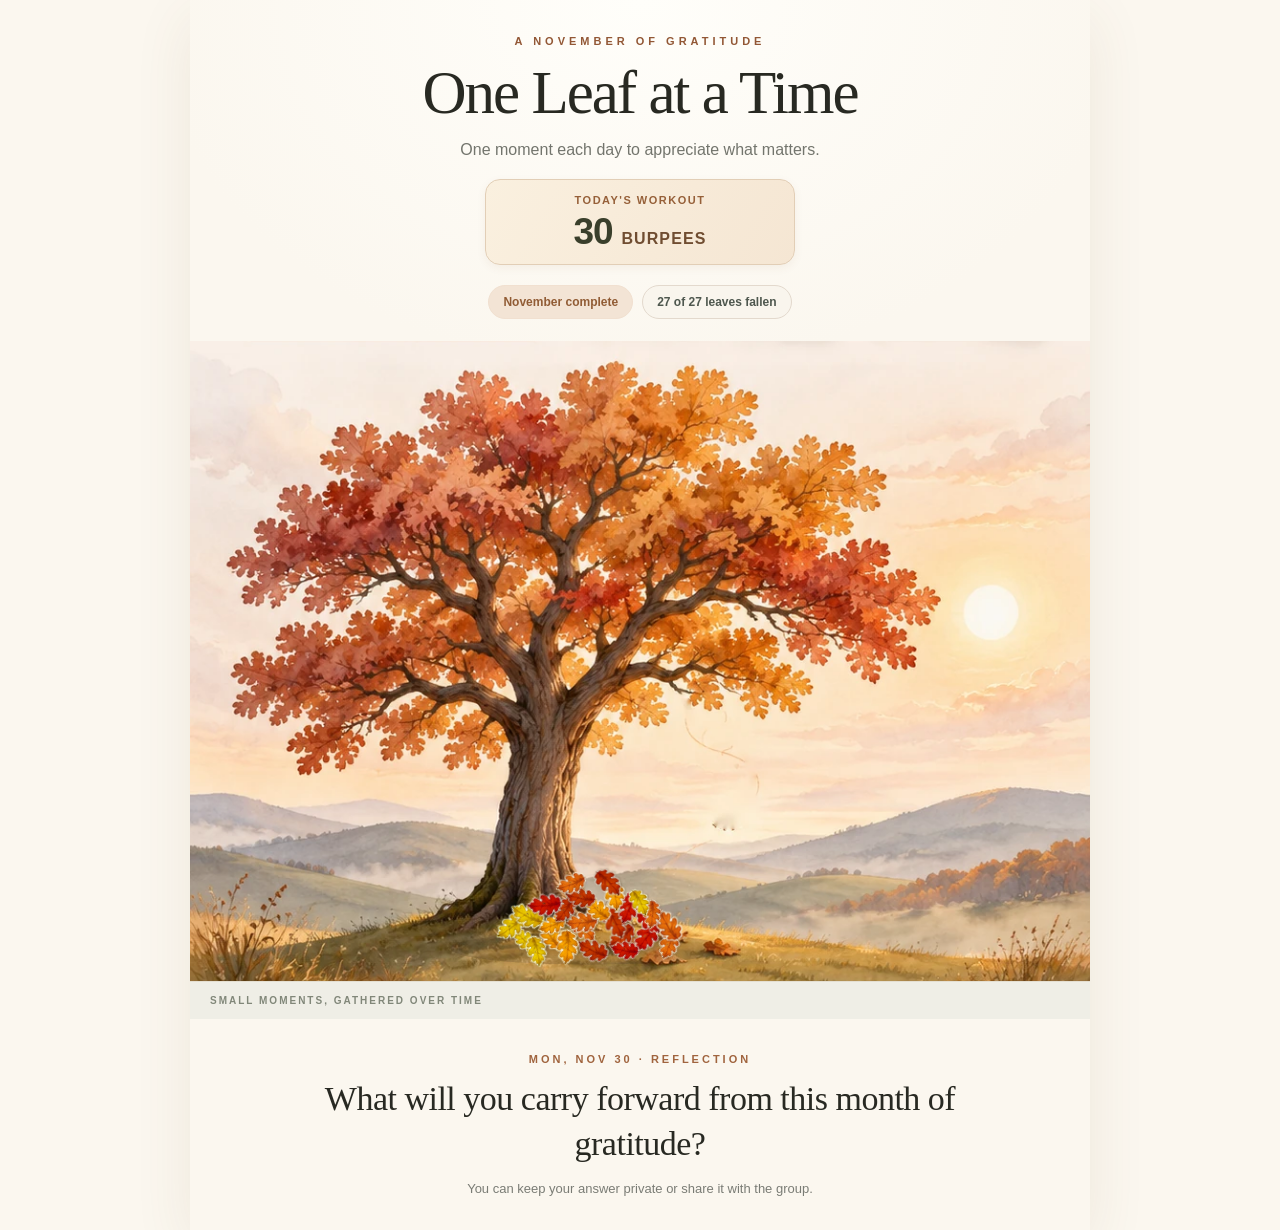
==== commit e541953d: "Label November burpees as today's workout" ====
--- a/gratitude.html
+++ b/gratitude.html
@@ -36,10 +36,14 @@
 .workout-focus{padding:14px 20px;gap:0;max-width:310px;margin-top:17px}
 .workout-number{font-size:clamp(28px,5vw,37px)}
 @media(max-width:540px){.workout-focus{padding:13px 16px}}
+
+/* Daily workout label; leaves artwork, reflection, and sharing workflow untouched. */
+.workout-focus{display:flex;flex-direction:column;align-items:center;justify-content:center;gap:7px;}
+.workout-label{display:block;font-size:11px;font-weight:800;letter-spacing:1.5px;color:#966039;}
 </style></head>
 <body><main class="page">
 <header><div class="eyebrow">A November of Gratitude</div><h1>One Leaf at a Time</h1><p class="subhead">One moment each day to appreciate what matters.</p>
-<div class="workout-focus" aria-label="Daily workout: 30 burpees"><div class="workout-number">30 <span>BURPEES</span></div></div>
+<div class="workout-focus" aria-label="Today's workout: 30 burpees"><span class="workout-label">TODAY'S WORKOUT</span><div class="workout-number">30 <span>BURPEES</span></div></div>
 <div class="status"><span class="pill warm" id="day-status">Begins Wednesday, Nov 4</span><span class="pill" id="leaf-status">0 of 27 leaves fallen</span><span class="pill" id="zone-status">Eastern Time</span></div></header>
 <section class="scene" aria-label="Full autumn tree; one leaf falls each day and joins a growing pile">
  <img id="tree" src="[data-uri]" alt="Watercolor autumn oak tree in a glowing landscape" draggable="false">
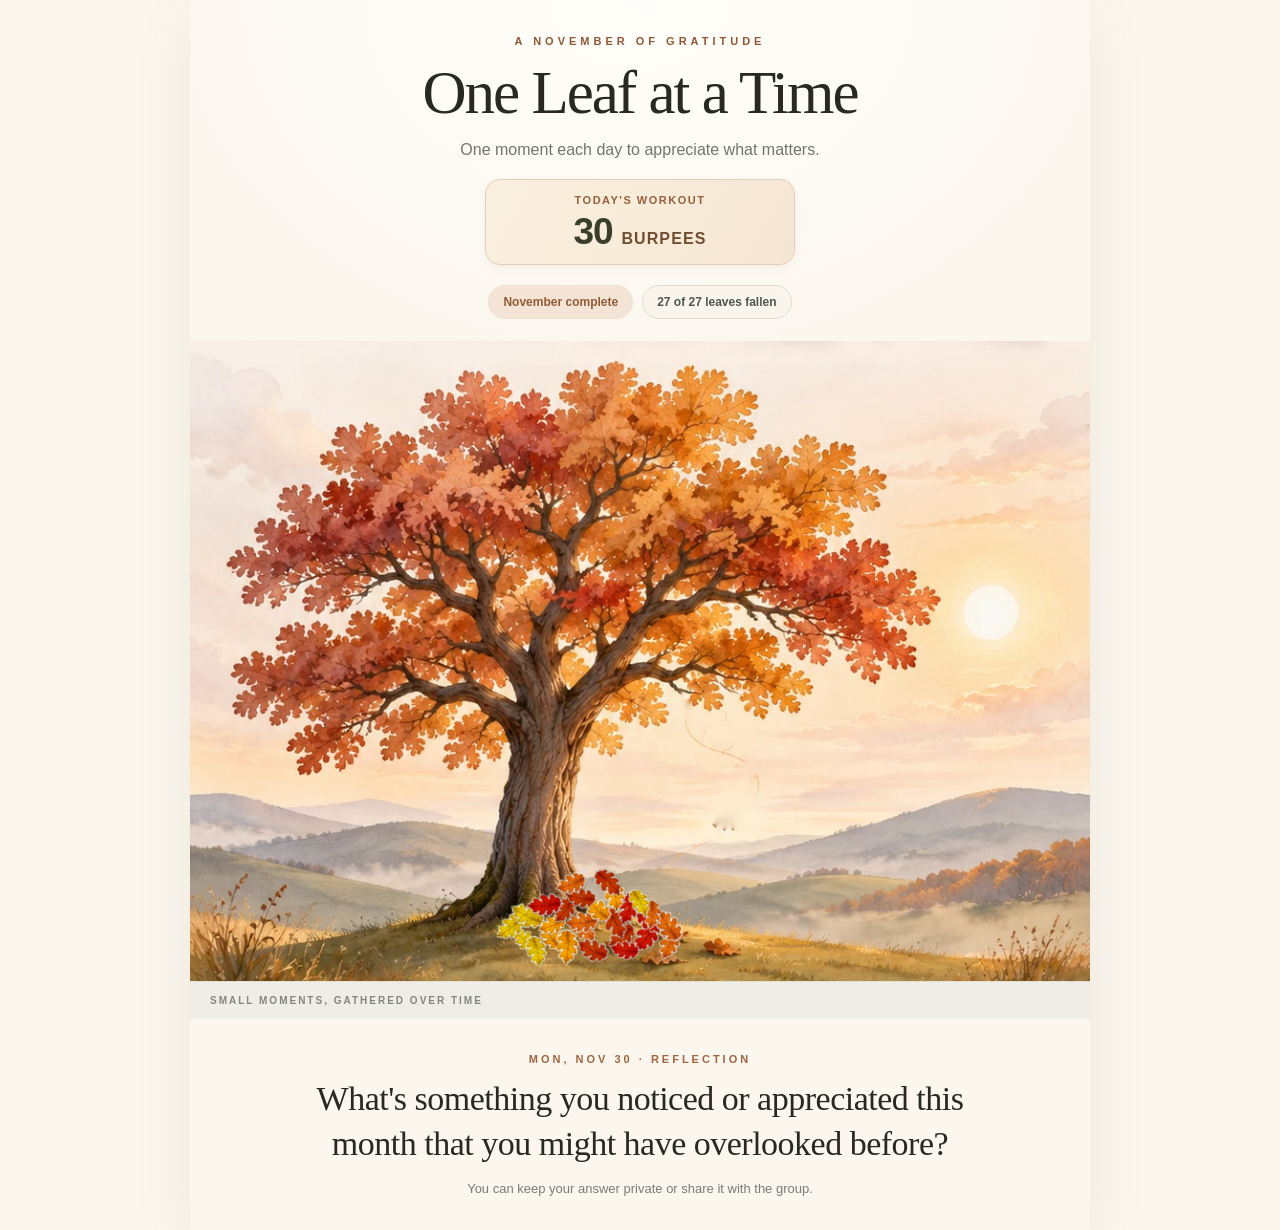
==== commit 8a11aa6f: "Update November gratitude questions" ====
--- a/gratitude.html
+++ b/gratitude.html
@@ -58,36 +58,36 @@
 (function(){'use strict';
  const N=27, START=Date.UTC(2026,10,4),DAY_MS=86400000,NS='http://www.w3.org/2000/svg';
  const EARLY_DATE='2026-11-03';
- const EARLY_QUESTION='Who or what made your day a little better?';
+ const EARLY_QUESTION="What was one good thing about today?";
  const LEAF_ASSETS=['[data-uri]','[data-uri]','[data-uri]','[data-uri]','[data-uri]'];
  const QUESTIONS=[
- 'What is one small thing you tend to take for granted?',
- 'Who helped shape the person you are today?',
- 'What is one thing your body lets you do that you appreciate?',
- 'What difficult experience taught you something valuable?',
- 'Who deserves a thank-you you have not given yet?',
- 'What do you have today that you once wished for?',
- 'One year of burpees: what has showing up consistently taught you about yourself?',
- 'Who can make you laugh on a difficult day?',
- 'What ordinary moment would you miss if it disappeared?',
- 'When did someone show up for you when you needed it?',
- 'What memory still makes you smile?',
- 'What act of kindness have you received recently?',
- 'What have you learned from someone who saw things differently?',
- 'Who believed in you before you believed in yourself?',
- 'What part of your daily life do you hope never to take for granted?',
- 'What challenge are you now glad you faced?',
- 'Who makes an ordinary day better?',
- 'What skill or ability are you grateful you developed?',
- 'What have you come to appreciate more with age?',
- 'What meaningful gift have you received that cost nothing?',
- 'What lesson did you learn from a mistake?',
- 'When have you felt truly supported by someone?',
- 'This Thanksgiving, who or what are you especially thankful for, and why?',
- 'What place brings you a sense of peace?',
- 'What opportunity changed your life in a positive way?',
- 'What could you do today to brighten someone else’s day?',
- 'What will you carry forward from this month of gratitude?'
+  "What's one small thing you appreciate but rarely think about?",
+  "Who taught you something you still use today?",
+  "What's something your body allows you to do that you enjoy?",
+  "Where do you feel most at ease?",
+  "What's something you have today that you once hoped for?",
+  "What made you laugh recently?",
+  "One year of this group! What's something you've appreciated about being part of it?",
+  "Whose service or sacrifice has made a difference in your life?",
+  "What's a simple part of your daily routine you look forward to?",
+  "What's an act of kindness someone showed you that you still remember?",
+  "What's a memory that still makes you smile?",
+  "What's something you enjoy doing purely for fun?",
+  "What's a useful lesson you've learned from a mistake?",
+  "What's something about your community that you appreciate?",
+  "What's something outdoors that you particularly enjoy this time of year?",
+  "What's something difficult that you've gotten better at handling?",
+  "What's a skill you're glad you took the time to learn?",
+  "Who introduced you to something you love?",
+  "What do you appreciate more now than you did ten years ago?",
+  "What's a meaningful gift you've received that money couldn't buy?",
+  "What's a small win you've had recently?",
+  "Who would you like to thank, and what would you thank them for?",
+  "What are you especially thankful for this year?",
+  "What helps you find a little peace when life gets busy?",
+  "What's an opportunity you're glad you said yes to?",
+  "What's something you could do today to make someone else's day easier?",
+  "What's something you noticed or appreciated this month that you might have overlooked before?",
  ];
  const SPOTS=[[100,245],[305,70],[620,188],[500,110],[200,180],[720,225],[330,285],[565,333],[170,318],[445,205],[290,170],[600,80],[750,295],[230,355],[410,105],[550,245],[315,350],[140,138],[660,320],[390,265],[492,320],[225,80],[610,265],[350,195],[120,365],[515,60],[370,360]];
  const LANDINGS=[[410,620],[451,623],[380,624],[476,623],[352,628],[499,632],[423,638],[392,635],[456,638],[360,640],[411,608],[441,611],[379,611],[478,610],[335,613],[503,614],[391,596],[428,596],[457,594],[355,602],[481,601],[410,583],[441,581],[372,590],[468,590],[399,568],[435,570]];
@@ -126,7 +126,7 @@
   el('day-status').textContent=day===0?'Begins Wednesday, Nov 4':dayCount(eastDate())>N?'November complete':`Day ${day} of 27`;
   el('leaf-status').textContent=`${day} of 27 leaves fallen`;
   el('zone-status').textContent='Eastern Time';
-  el('question-label').textContent=day===0?'November gratitude':day===7?'November 10 · one year':day===23?'Thanksgiving · November 26':`${dateText(day)} · reflection`;
+  el('question-label').textContent=day===0?'November gratitude':day===7?'November 10 · One Year Together':day===23?'Thanksgiving · November 26':`${dateText(day)} · reflection`;
   el('question').textContent=day===0?'A new reflection begins Wednesday, November 4.':'One leaf has fallen. One reflection is waiting.';
   el('question-sub').textContent=day===0?'Take a moment for yourself. Sharing is always optional.':'Finish your 30 burpees. Then take a moment to reflect. Sharing is optional.';
   el('scene-caption').textContent=day===0?'The tree is ready':`Day ${day} of 27`;
@@ -160,7 +160,7 @@
    if(t<1){frame=requestAnimationFrame(tick);return;}
    frame=null;hasLanded=true;el('flying-leaf').replaceChildren();pile(bonus?1:day);
    el('leaf-status').textContent=bonus?'Bonus leaf · official count starts Nov 4':`${day} of 27 leaves fallen`;
-   el('question-label').textContent=bonus?'November 3 · Optional preview':day===7?'November 10 · one year':day===23?'Thanksgiving · November 26':`${dateText(day)} · reflection`;
+   el('question-label').textContent=bonus?'November 3 · Optional preview':day===7?'November 10 · One Year Together':day===23?'Thanksgiving · November 26':`${dateText(day)} · reflection`;
    reveal();
   }
   frame=requestAnimationFrame(tick);
@@ -168,9 +168,9 @@
  function reveal(){
   if((active<1&&active!==-1)||!hasLanded)return;
   const bonus=active===-1;
-  el('question-label').textContent=bonus?'November 3 · Optional preview':active===7?'November 10 · one-year anniversary':active===23?'Thanksgiving · November 26':`${dateText(active)} · reflection`;
+  el('question-label').textContent=bonus?'November 3 · Optional preview':active===7?'November 10 · One Year Together':active===23?'Thanksgiving · November 26':`${dateText(active)} · reflection`;
   el('question').textContent=bonus?EARLY_QUESTION:QUESTIONS[active-1];
-  el('question-sub').textContent='You can keep your answer private or share it with the group.';
+  el('question-sub').textContent=active===7?'Some have been here since day one; others joined along the way. One year of checking in and encouraging each other.':'You can keep your answer private or share it with the group.';
   pile(bonus?1:active);
  }
  el('early-trigger').addEventListener('click',()=>{if(eastDate()===EARLY_DATE)render(-1,true);});
